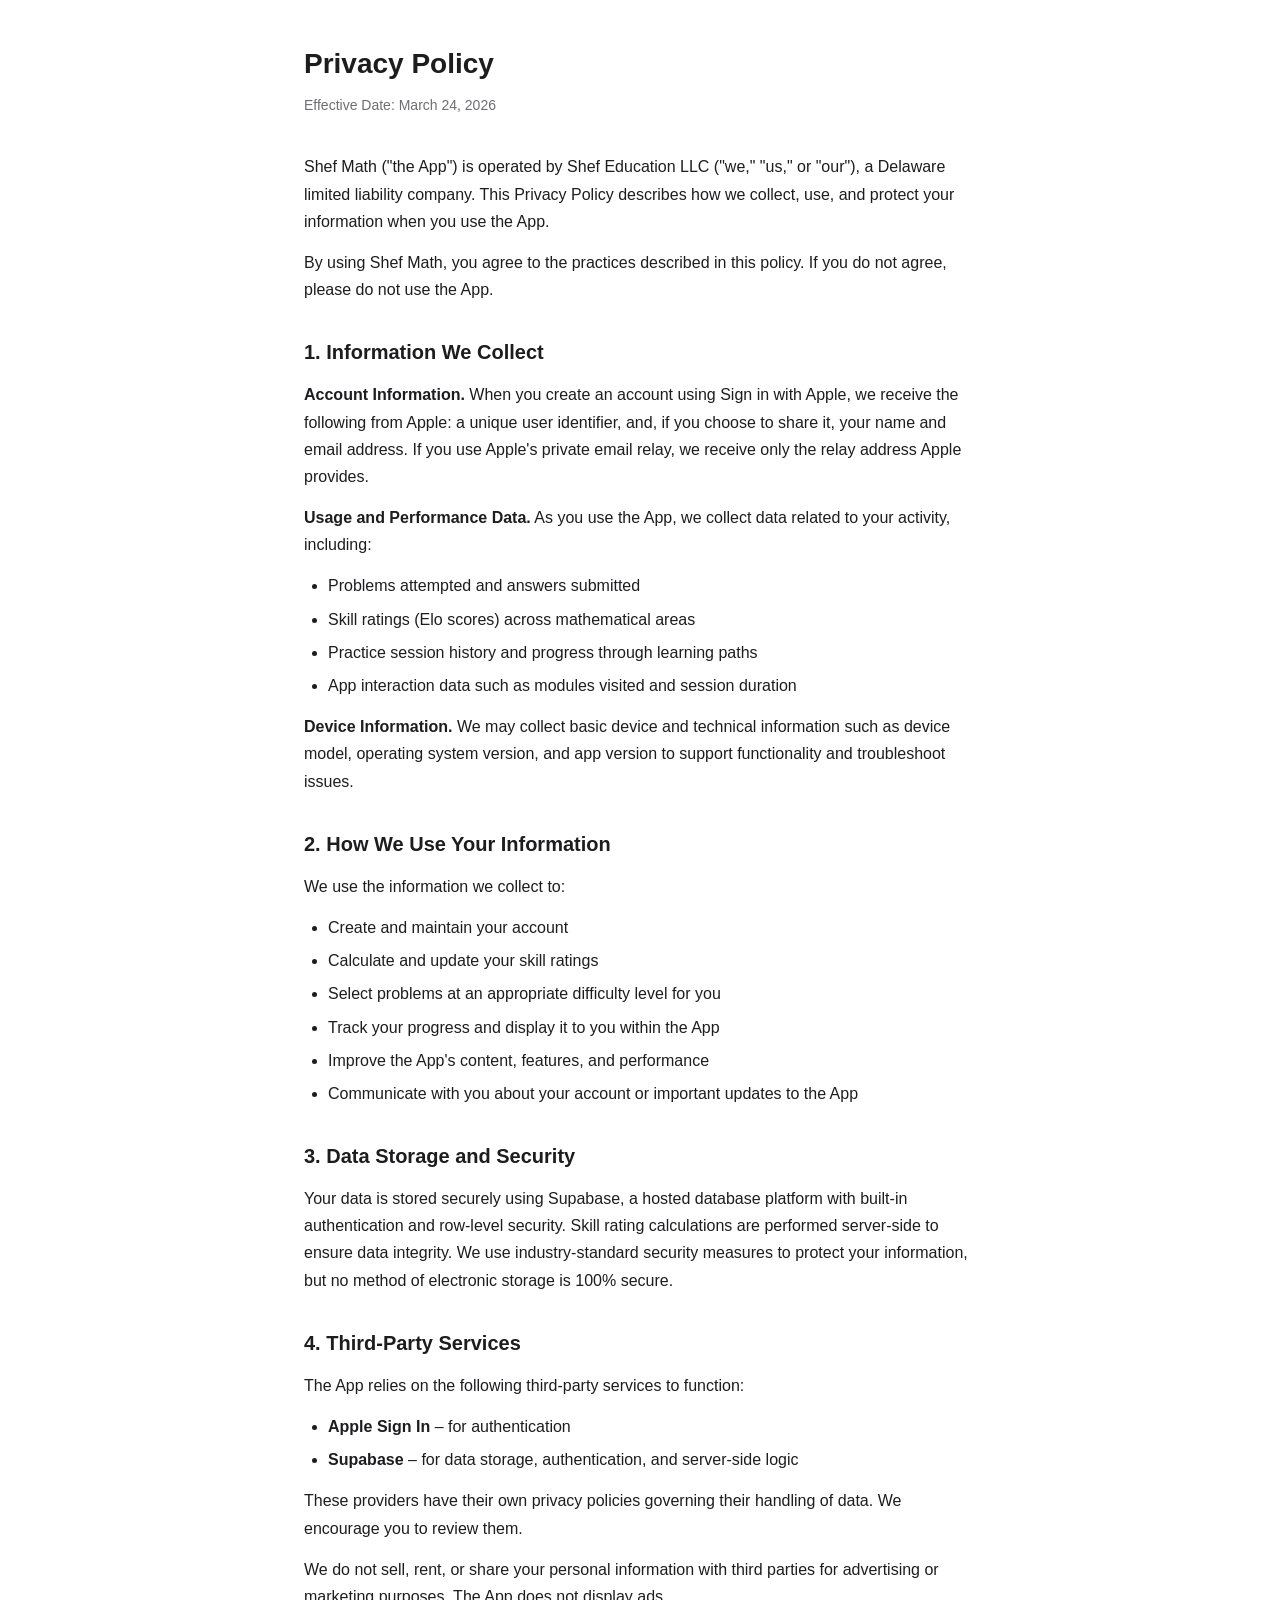
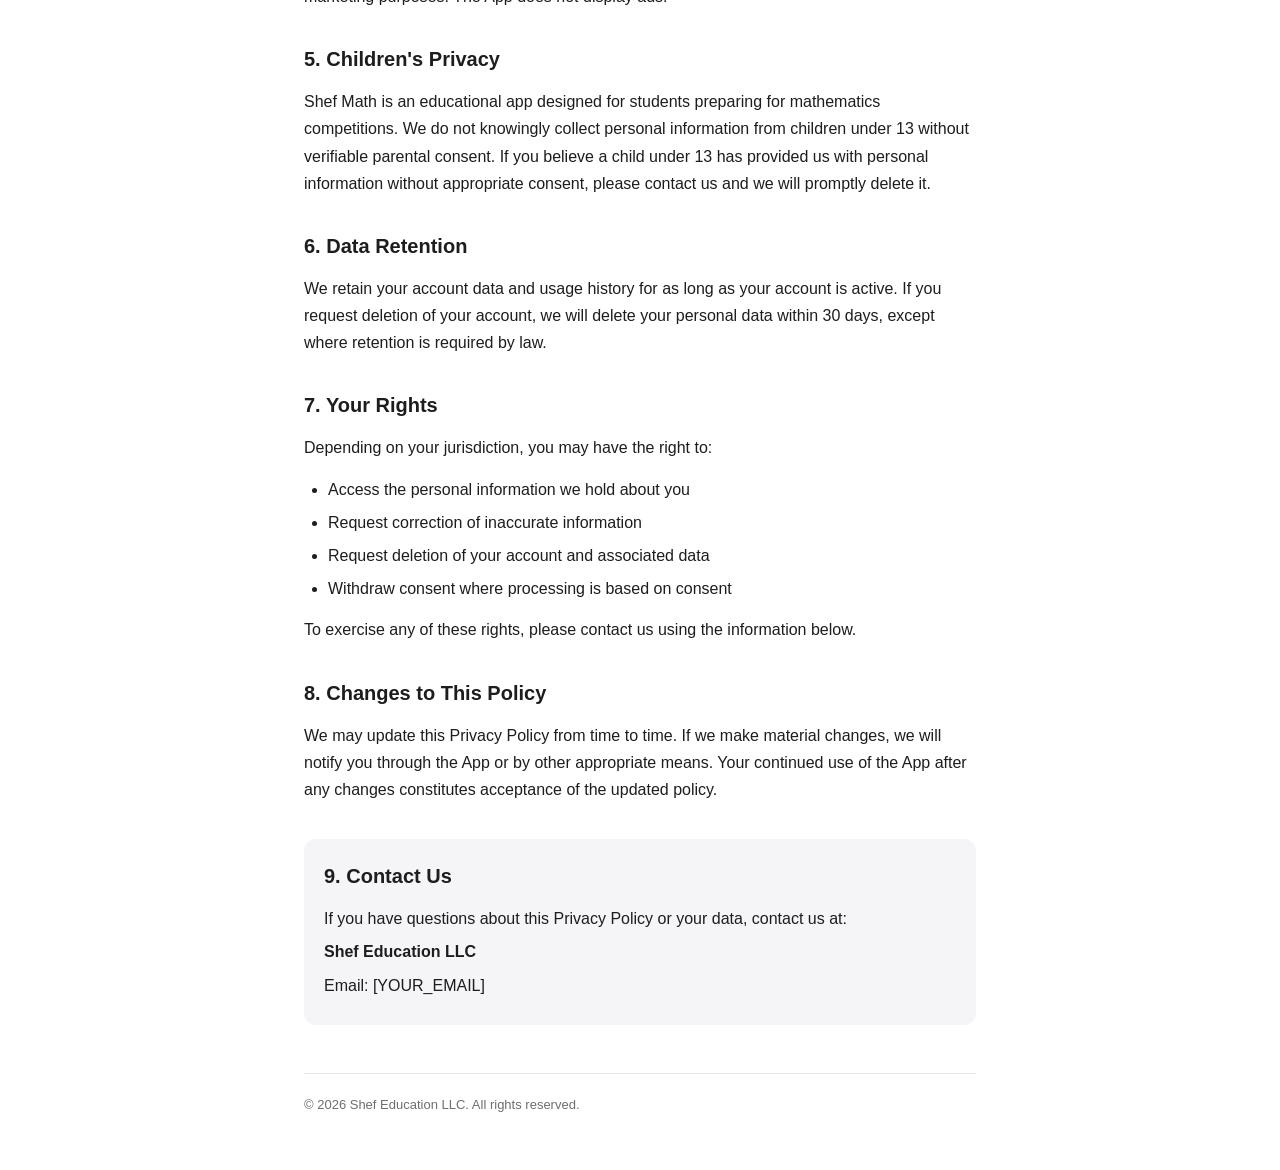
==== privacy.html @ 9657adb1 "Add privacy policy for Shef Math This file contains the privacy policy for Shef Math, detailing info" ====
<!DOCTYPE html>
<html lang="en">
<head>
  <meta charset="UTF-8">
  <meta name="viewport" content="width=device-width, initial-scale=1.0">
  <title>Shef Math – Privacy Policy</title>
  <style>
    * { margin: 0; padding: 0; box-sizing: border-box; }
    body {
      font-family: -apple-system, BlinkMacSystemFont, "Segoe UI", Roboto, Helvetica, Arial, sans-serif;
      color: #1d1d1f;
      background: #fff;
      line-height: 1.7;
      padding: 40px 24px;
      max-width: 720px;
      margin: 0 auto;
    }
    h1 {
      font-size: 28px;
      font-weight: 700;
      margin-bottom: 6px;
    }
    .effective-date {
      color: #6e6e73;
      font-size: 14px;
      margin-bottom: 36px;
    }
    h2 {
      font-size: 20px;
      font-weight: 600;
      margin-top: 32px;
      margin-bottom: 12px;
    }
    p {
      margin-bottom: 14px;
    }
    ul {
      margin: 0 0 14px 24px;
    }
    li {
      margin-bottom: 6px;
    }
    .contact-block {
      margin-top: 36px;
      padding: 20px;
      background: #f5f5f7;
      border-radius: 12px;
    }
    .contact-block p {
      margin-bottom: 6px;
    }
    .footer {
      margin-top: 48px;
      padding-top: 20px;
      border-top: 1px solid #e5e5e5;
      color: #6e6e73;
      font-size: 13px;
    }
  </style>
</head>
<body>

<h1>Privacy Policy</h1>
<p class="effective-date">Effective Date: March 24, 2026</p>

<p>Shef Math ("the App") is operated by Shef Education LLC ("we," "us," or "our"), a Delaware limited liability company. This Privacy Policy describes how we collect, use, and protect your information when you use the App.</p>

<p>By using Shef Math, you agree to the practices described in this policy. If you do not agree, please do not use the App.</p>

<h2>1. Information We Collect</h2>

<p><strong>Account Information.</strong> When you create an account using Sign in with Apple, we receive the following from Apple: a unique user identifier, and, if you choose to share it, your name and email address. If you use Apple's private email relay, we receive only the relay address Apple provides.</p>

<p><strong>Usage and Performance Data.</strong> As you use the App, we collect data related to your activity, including:</p>
<ul>
  <li>Problems attempted and answers submitted</li>
  <li>Skill ratings (Elo scores) across mathematical areas</li>
  <li>Practice session history and progress through learning paths</li>
  <li>App interaction data such as modules visited and session duration</li>
</ul>

<p><strong>Device Information.</strong> We may collect basic device and technical information such as device model, operating system version, and app version to support functionality and troubleshoot issues.</p>

<h2>2. How We Use Your Information</h2>

<p>We use the information we collect to:</p>
<ul>
  <li>Create and maintain your account</li>
  <li>Calculate and update your skill ratings</li>
  <li>Select problems at an appropriate difficulty level for you</li>
  <li>Track your progress and display it to you within the App</li>
  <li>Improve the App's content, features, and performance</li>
  <li>Communicate with you about your account or important updates to the App</li>
</ul>

<h2>3. Data Storage and Security</h2>

<p>Your data is stored securely using Supabase, a hosted database platform with built-in authentication and row-level security. Skill rating calculations are performed server-side to ensure data integrity. We use industry-standard security measures to protect your information, but no method of electronic storage is 100% secure.</p>

<h2>4. Third-Party Services</h2>

<p>The App relies on the following third-party services to function:</p>
<ul>
  <li><strong>Apple Sign In</strong> – for authentication</li>
  <li><strong>Supabase</strong> – for data storage, authentication, and server-side logic</li>
</ul>

<p>These providers have their own privacy policies governing their handling of data. We encourage you to review them.</p>

<p>We do not sell, rent, or share your personal information with third parties for advertising or marketing purposes. The App does not display ads.</p>

<h2>5. Children's Privacy</h2>

<p>Shef Math is an educational app designed for students preparing for mathematics competitions. We do not knowingly collect personal information from children under 13 without verifiable parental consent. If you believe a child under 13 has provided us with personal information without appropriate consent, please contact us and we will promptly delete it.</p>

<h2>6. Data Retention</h2>

<p>We retain your account data and usage history for as long as your account is active. If you request deletion of your account, we will delete your personal data within 30 days, except where retention is required by law.</p>

<h2>7. Your Rights</h2>

<p>Depending on your jurisdiction, you may have the right to:</p>
<ul>
  <li>Access the personal information we hold about you</li>
  <li>Request correction of inaccurate information</li>
  <li>Request deletion of your account and associated data</li>
  <li>Withdraw consent where processing is based on consent</li>
</ul>

<p>To exercise any of these rights, please contact us using the information below.</p>

<h2>8. Changes to This Policy</h2>

<p>We may update this Privacy Policy from time to time. If we make material changes, we will notify you through the App or by other appropriate means. Your continued use of the App after any changes constitutes acceptance of the updated policy.</p>

<div class="contact-block">
  <h2 style="margin-top: 0;">9. Contact Us</h2>
  <p>If you have questions about this Privacy Policy or your data, contact us at:</p>
  <p><strong>Shef Education LLC</strong></p>
  <p>Email: [YOUR_EMAIL]</p>
</div>

<div class="footer">
  <p>&copy; 2026 Shef Education LLC. All rights reserved.</p>
</div>

</body>
</html>
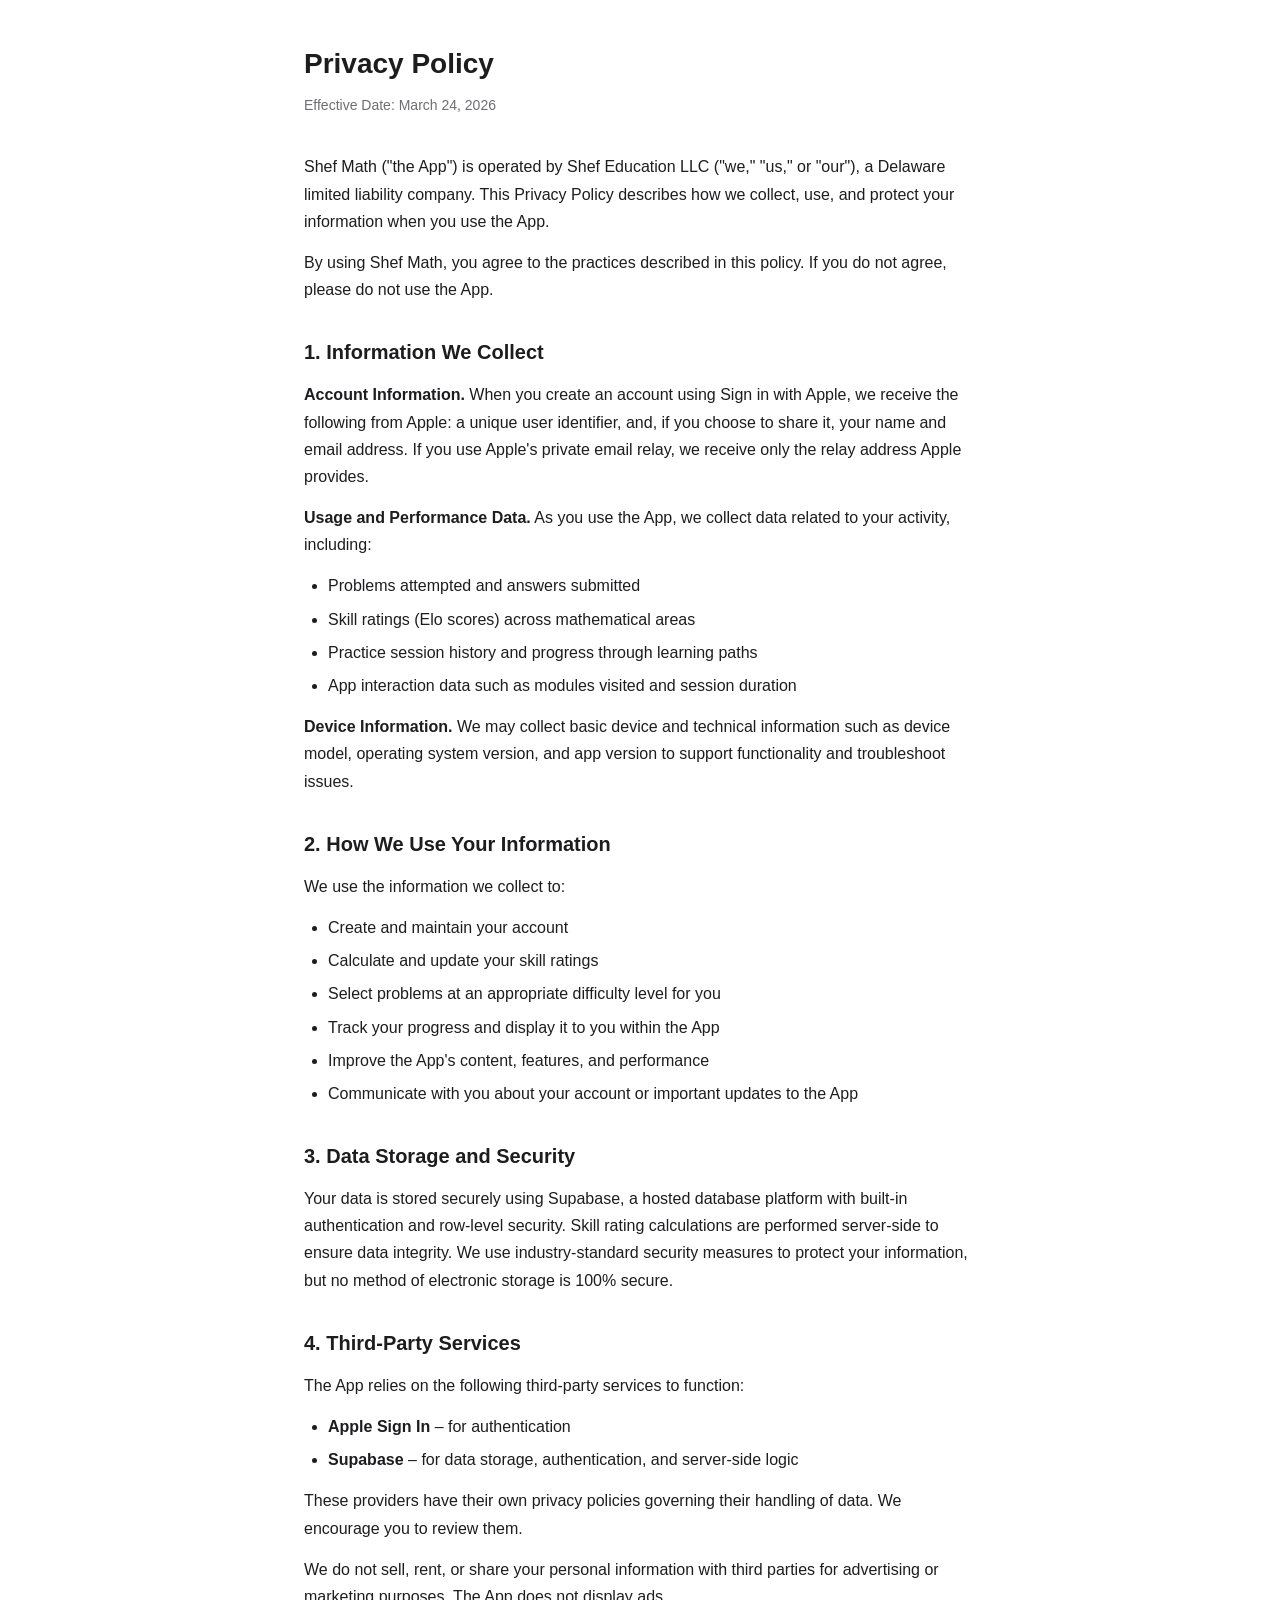
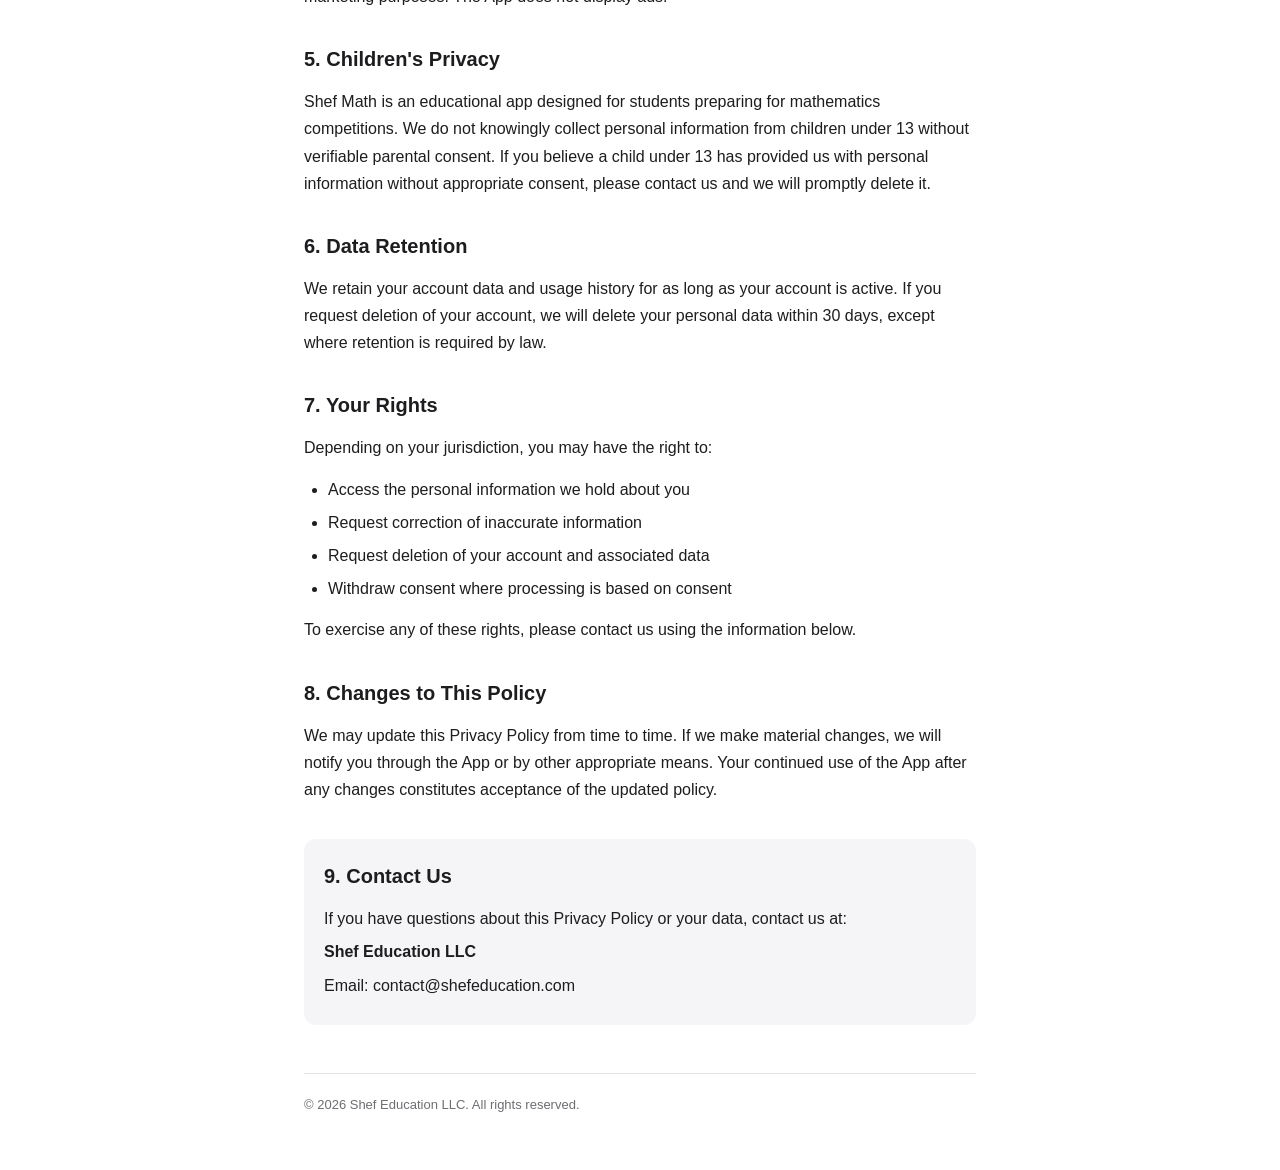
==== commit e1985567: "Update contact email in privacy policy" ====
--- a/privacy.html
+++ b/privacy.html
@@ -137,7 +137,7 @@
   <h2 style="margin-top: 0;">9. Contact Us</h2>
   <p>If you have questions about this Privacy Policy or your data, contact us at:</p>
   <p><strong>Shef Education LLC</strong></p>
-  <p>Email: [YOUR_EMAIL]</p>
+  <p>Email: contact@shefeducation.com</p>
 </div>
 
 <div class="footer">
